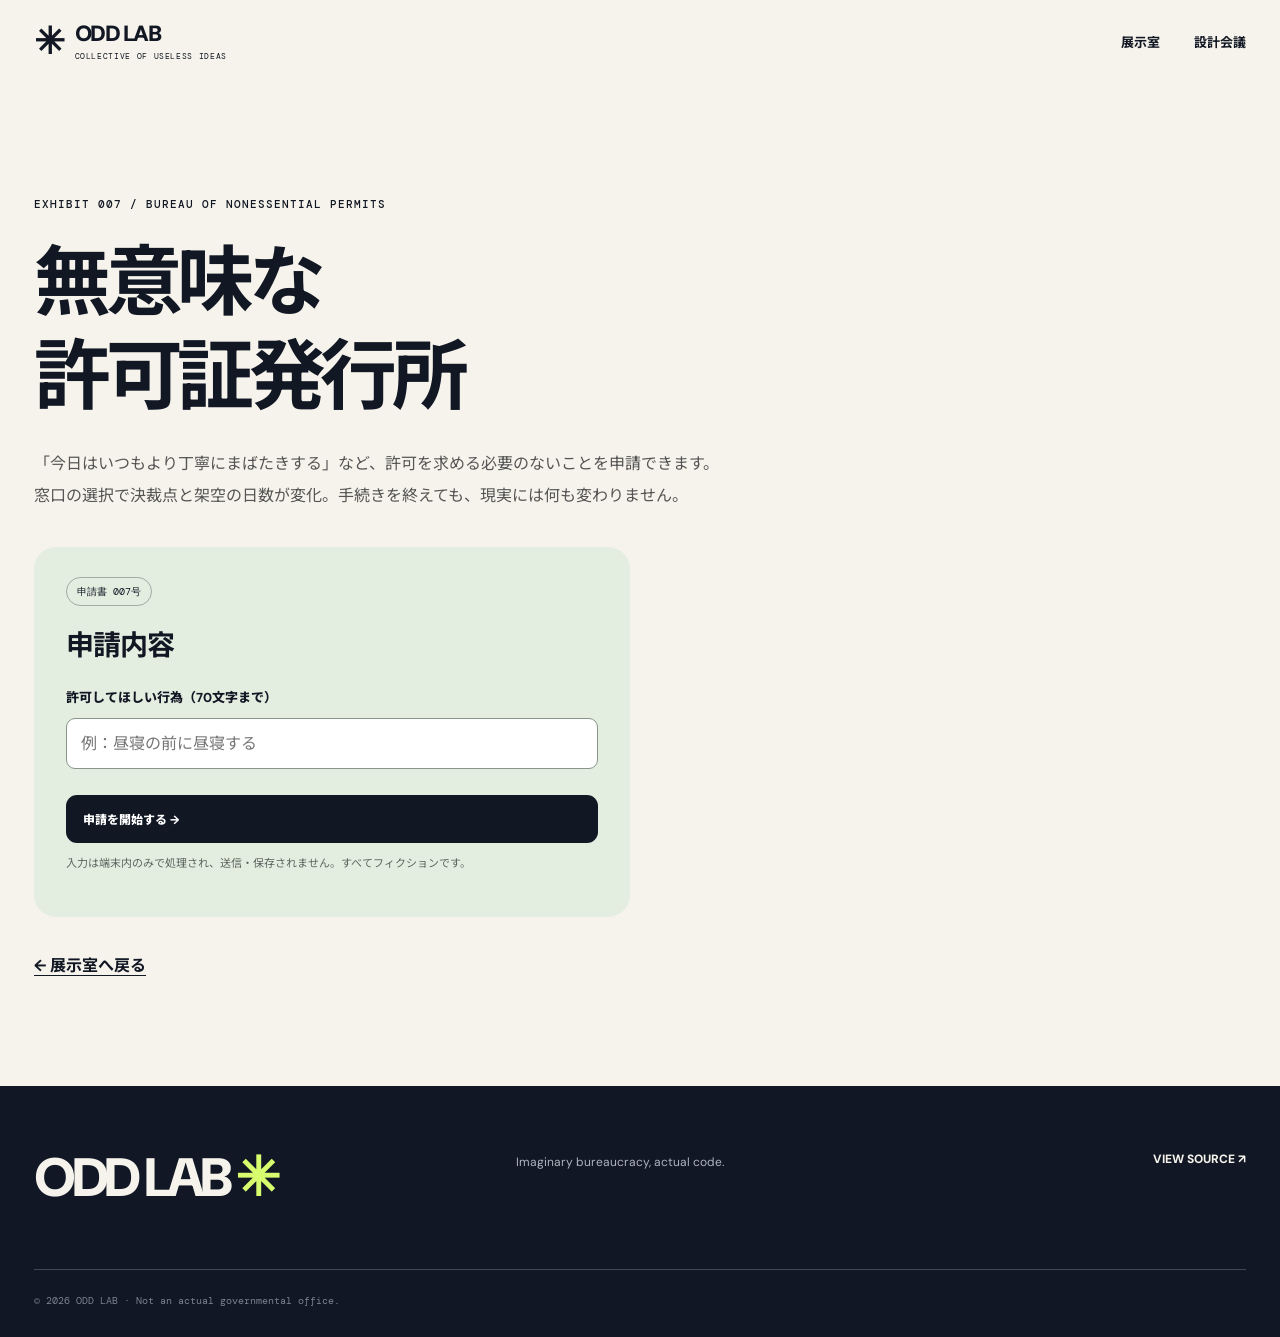
==== exhibits/permit.html @ e28bc8a1 "Add EXHIBIT 007 fictional permit office with tests" ====
<!doctype html><html lang="ja"><head><meta charset="utf-8"><meta name="viewport" content="width=device-width,initial-scale=1"><meta name="theme-color" content="#101522"><title>無意味な許可証発行所 | ODD LAB</title><meta name="description" content="架空の行政窓口で無意味な行為の許可を申請するブラウザゲーム。"><link rel="stylesheet" href="../style.css"><link rel="stylesheet" href="./permit.css"><script defer src="./permit.js"></script></head>
<body><a class="skip" href="#main">本文へ</a><header class="site-header"><a class="brand" href="../index.html"><span class="brand-symbol" aria-hidden="true">✳</span><span>ODD LAB<small>COLLECTIVE OF USELESS IDEAS</small></span></a><nav><a href="../index.html#exhibits">展示室</a><a href="../index.html#conversation">設計会議</a></nav></header>
<main id="main" class="permit-page"><section class="section"><span class="kicker">EXHIBIT 007 / BUREAU OF NONESSENTIAL PERMITS</span><h1>無意味な<br>許可証発行所</h1><p class="permit-intro">「今日はいつもより丁寧にまばたきする」など、許可を求める必要のないことを申請できます。窓口の選択で決裁点と架空の日数が変化。手続きを終えても、現実には何も変わりません。</p><div class="permit-layout"><section class="permit-pane"><span class="tag">申請書 007号</span><h2>申請内容</h2><form id="permit-form"><label for="permit-topic">許可してほしい行為（70文字まで）</label><input id="permit-topic" name="topic" required maxlength="70" placeholder="例：昼寝の前に昼寝する" autocomplete="off"><button type="submit" class="action-btn">申請を開始する →</button></form><p class="permit-footnote">入力は端末内のみで処理され、送信・保存されません。すべてフィクションです。</p></section><section class="permit-pane permit-stage" id="permit-stage" aria-live="polite" aria-atomic="true" hidden></section></div><a href="../index.html#exhibits" class="permit-return">← 展示室へ戻る</a></section></main><footer><div class="footer-brand">ODD LAB <span>✳</span></div><p>Imaginary bureaucracy, actual code.</p><a href="https://github.com/lovingthenhk-cpu/gpt-relay-oddities">VIEW SOURCE ↗</a><small>© 2026 ODD LAB · Not an actual governmental office.</small></footer></body></html>
---- style.css ----
@import url('https://fonts.googleapis.com/css2?family=DM+Mono:wght@400;500&family=DM+Sans:wght@400;500;600;700;800&family=Noto+Sans+JP:wght@400;500;600;700;800;900&display=swap');
:root{--ink:#121724;--paper:#f5f3eb;--acid:#d7fc6e;--blue:#a7bcf5;--line:#dddcd2;--muted:#6e706f;--radius:22px}
*{box-sizing:border-box}html{scroll-behavior:smooth}body{margin:0;background:var(--paper);color:var(--ink);font-family:'DM Sans','Noto Sans JP',sans-serif;overflow-x:hidden}button,a{font:inherit}button{cursor:pointer}a{color:inherit;text-decoration:none}a:focus-visible,button:focus-visible{outline:3px solid #4a6dc4;outline-offset:4px}.skip{position:absolute;left:10px;top:-60px;background:white;padding:12px;z-index:100}.skip:focus{top:8px}
.site-header{height:82px;max-width:1320px;margin:auto;padding:0 34px;display:flex;justify-content:space-between;align-items:center;position:relative;z-index:3}.brand{display:flex;align-items:center;gap:11px;font-size:22px;font-weight:900;letter-spacing:-.065em;line-height:1}.brand-symbol{font-size:37px;line-height:1}.brand small{display:block;font-family:'DM Mono',monospace;font-weight:400;font-size:8px;letter-spacing:.08em;margin-top:7px}.site-header nav{display:flex;gap:34px;align-items:center;font-size:13px;font-weight:700}.site-header nav a:not(.nav-github):hover{text-decoration:underline;text-underline-offset:5px}.nav-github{background:var(--ink);color:white;padding:12px 19px;border-radius:100px;transition:transform .2s}.nav-github:hover,.button:hover{transform:translateY(-3px)}
.hero{max-width:1320px;min-height:670px;margin:0 auto;position:relative;padding:90px 34px 86px;display:grid;grid-template-columns:58% 42%;align-items:center}.hero-copy{position:relative;z-index:2}.eyebrow,.kicker{font-family:'DM Mono',monospace;font-size:11px;letter-spacing:.09em;font-weight:500}.eyebrow{display:inline-flex;align-items:center;gap:9px;border:1px solid var(--ink);border-radius:100px;padding:10px 13px}.live-dot,.status-light{height:8px;width:8px;border-radius:100%;background:#80bb20;display:inline-block;box-shadow:0 0 0 4px #80bb2020}.hero h1{font-weight:900;font-size:clamp(42px,5.5vw,78px);line-height:1.3;letter-spacing:-.075em;margin:25px 0 26px}.hero h1 em{font-style:normal;position:relative;white-space:nowrap;z-index:0}.hero h1 em:before{content:'';position:absolute;z-index:-1;left:-5px;right:-7px;bottom:5px;height:38%;background:var(--acid);transform:rotate(-1.2deg)}.hero-copy>p{max-width:575px;color:#4d514f;font-size:15px;line-height:2.15}.hero-actions{display:flex;gap:12px;flex-wrap:wrap;margin-top:31px}.button{display:inline-flex;justify-content:space-between;align-items:center;gap:22px;border-radius:100px;padding:15px 22px;font-size:13px;font-weight:800;transition:transform .2s,background .2s}.button.primary{background:var(--ink);color:white}.button.secondary{border:1px solid #777;color:var(--ink)}.button.dark{background:var(--acid);color:var(--ink);width:fit-content}.hero-illustration{position:absolute;right:15px;top:18px;width:min(49vw,630px);height:570px;pointer-events:none}.orbit{position:absolute;left:50%;top:50%;border-radius:50%;transform:translate(-50%,-50%) rotate(-28deg)}.orbit-a{width:87%;height:59%;border:1px solid #9ca5a4}.orbit-b{width:70%;height:89%;border:1px dashed #a6a6a4;transform:translate(-50%,-50%) rotate(26deg)}.orbit-c{width:96%;height:94%;border:1px solid #dcdbd1}.orb-core{position:absolute;left:50%;top:50%;width:300px;height:300px;transform:translate(-50%,-50%) rotate(-13deg);display:grid;place-items:center;border-radius:47% 53% 42% 58%;background:var(--acid);box-shadow:inset -24px -30px 0 #b9db5a,15px 25px 0 #c6d0cd;animation:bob 6s ease-in-out infinite}.orb-core span{font-family:Georgia,serif;font-size:225px;font-weight:700;line-height:1;transform:rotate(13deg);color:var(--ink)}.floating{position:absolute;font-size:45px}.glyph-one{top:13%;right:14%;color:#8b9aca}.glyph-two{bottom:13%;left:12%}.glyph-three{bottom:24%;right:5%;color:#a4b467}.hero-note{position:absolute;right:29px;bottom:35px;background:#fff;padding:18px 23px;box-shadow:0 9px 25px #181b1a0b;transform:rotate(3deg);z-index:2;width:207px}.hero-note span,.hero-note small{display:block;font-family:'DM Mono',monospace;font-size:9px;color:#686d6b}.hero-note strong{display:block;font-size:21px;margin:12px 0;line-height:1.5}.ticker{background:var(--acid);height:47px;display:flex;align-items:center;overflow:hidden;white-space:nowrap;border-block:1px solid var(--ink);justify-content:center}.ticker div{font-family:'DM Mono',monospace;font-size:12px;font-weight:500;letter-spacing:.12em}
.section{max-width:1320px;margin:0 auto;padding:110px 34px}.section-heading{display:flex;justify-content:space-between;align-items:end;margin-bottom:36px;gap:20px}.section-heading h2,.principles h2{font-size:clamp(36px,4.5vw,57px);line-height:1.35;letter-spacing:-.07em;font-weight:900;margin:12px 0 0}.section-heading>p{font-size:13px;line-height:2;color:#696a67;margin:0 0 8px}.exhibit-grid{display:grid;grid-template-columns:repeat(2,minmax(0,1fr));gap:20px}.exhibit{min-height:458px;display:flex;flex-direction:column;border:1px solid #d9d9d0;border-radius:var(--radius);padding:28px 30px 24px;overflow:hidden;transition:transform .25s,box-shadow .25s}.exhibit:hover{transform:translateY(-4px);box-shadow:0 16px 38px #171b1710}.card-excuse{background:#e9e8de}.card-word{background:#dfebff}.card-clock{background:#e7e8f5}.card-vote{background:#f1e6d4}.exhibit-top,.board-header,.board-footer{display:flex;align-items:center;justify-content:space-between}.number,.tag,.machine-output small{font-family:'DM Mono',monospace;font-size:10px}.number{letter-spacing:.08em;font-weight:500}.tag{border:1px solid #25293258;padding:7px 10px;border-radius:99px}.symbol{font-size:65px;font-family:Georgia,serif;line-height:1.05;height:84px;padding-top:12px;font-weight:800;letter-spacing:-.08em}.exhibit h3{font-size:28px;letter-spacing:-.04em;margin:7px 0 8px;font-weight:900}.exhibit>p{color:#505453;font-size:13px;line-height:1.9;min-height:50px;margin:0 0 18px}.machine-output{border:1px dashed #969d9a;min-height:77px;display:flex;justify-content:center;flex-direction:column;padding:14px 18px;font-size:14px;line-height:1.8;font-weight:700;border-radius:13px;background:#fff8;margin-top:auto}.action-btn{margin-top:14px;background:var(--ink);color:white;border:0;padding:15px 17px;border-radius:11px;display:flex;justify-content:space-between;font-size:12px;font-weight:800;transition:background .2s}.action-btn:hover{background:#3b4654}.metric-value{font-family:'DM Mono',monospace;font-size:24px;letter-spacing:-.06em;overflow-wrap:anywhere}.machine-output small{color:#666;font-weight:400}.poll{display:grid;grid-template-columns:1fr;gap:7px;margin-top:auto}.poll button{border:1px solid #a6a2a0;background:#fff9;border-radius:10px;padding:9px 12px;text-align:left;font-size:12px;font-weight:700;transition:background .2s}.poll button:hover,.poll button[aria-pressed=true]{background:var(--acid)}.poll-result{margin-top:12px;font-size:11px;color:#62635e;line-height:1.5;min-height:28px}
.lab{padding-top:58px;padding-bottom:110px}.conversation-layout{display:grid;grid-template-columns:.88fr 1.12fr;border-radius:24px;overflow:hidden;min-height:495px;background:#171e2b}.meeting-about{background:#1a2231;color:#fff;padding:47px 45px;display:flex;flex-direction:column;align-items:start}.badge-row{font-family:'DM Mono',monospace;font-size:11px;color:var(--acid);letter-spacing:.06em;display:flex;align-items:center;gap:11px}.meeting-about h3{font-size:clamp(28px,3vw,40px);line-height:1.45;letter-spacing:-.06em;margin:26px 0 16px}.meeting-about p{font-size:13px;line-height:2.15;color:#c5ccce;margin:0 0 29px}.side-note{font-size:11px;line-height:1.9;color:#9da8ac;margin-top:auto;padding-top:27px}.chat-board{background:#fdfcf8;display:flex;flex-direction:column;min-width:0}.board-header{padding:19px 25px;border-bottom:1px solid #e2e1da;font-family:'DM Mono',monospace;font-size:11px;letter-spacing:.07em}.board-header i{height:7px;width:7px;background:#75b12d;border-radius:100%;display:inline-block;margin-right:9px}.board-header button{border:0;background:#edece5;padding:8px 12px;border-radius:8px;font-family:inherit;font-size:11px}.messages{padding:25px;min-height:344px;max-height:460px;overflow-y:auto;display:flex;flex-direction:column;gap:16px}.message{max-width:95%;border-radius:14px;padding:15px 17px;background:#e9edf1;align-self:start}.message.gpt-a{background:#dff2c5}.message.gpt-b{background:#d9e9ff;align-self:end}.message .speaker{font-size:10px;font-weight:800;letter-spacing:.08em;margin-bottom:8px;display:flex;align-items:center;gap:9px}.message .speaker span{font-family:'DM Mono',monospace;color:#636b73;font-size:9px;font-weight:400}.message p{margin:0;font-size:12px;line-height:1.9;white-space:pre-wrap;overflow-wrap:anywhere}.loading,.empty-state{background:#f0efe9;border-radius:10px;padding:22px;font-size:12px;color:#676d6e;line-height:1.9}.board-footer{margin-top:auto;border-top:1px solid #e2e1da;padding:18px 25px;font-size:11px;color:#74756f}.board-footer a{text-decoration:underline;text-underline-offset:3px}
.principles{border-top:1px solid var(--line);padding-top:82px;padding-bottom:125px}.principles h2{margin-bottom:47px}.principle-grid{display:grid;grid-template-columns:repeat(3,1fr);gap:28px}.principle-grid>div{border-top:2px solid var(--ink);padding-top:20px}.principle-grid b{font-family:'DM Mono',monospace;font-size:12px}.principle-grid h3{font-size:22px;letter-spacing:-.05em;margin:25px 0 10px}.principle-grid p{font-size:13px;color:#666;line-height:1.95;margin:0}
footer{background:#111724;color:#f5f3eb;padding:65px max(calc((100vw - 1252px) / 2),34px) 30px;display:grid;grid-template-columns:1.3fr 1fr 1fr;gap:20px}.footer-brand{font-size:54px;line-height:1;font-weight:900;letter-spacing:-.08em}.footer-brand span{color:var(--acid)}footer p{font-size:12px;line-height:1.9;color:#aeb4bf;margin:0}footer>a{font-size:12px;font-weight:800;text-align:right}footer small{grid-column:1/-1;border-top:1px solid #414854;padding-top:24px;margin-top:44px;color:#7b8390;font-family:'DM Mono',monospace;font-size:10px}
@keyframes bob{0%,100%{transform:translate(-50%,-50%) rotate(-13deg)}50%{transform:translate(-50%,-53%) rotate(-8deg)}}
@media (max-width:900px){.hero{min-height:690px;grid-template-columns:1fr;padding-top:55px}.hero-illustration{right:-100px;top:90px;width:480px;height:470px;opacity:.6}.hero-copy{max-width:640px}.hero-note{right:24px}.section{padding:75px 24px}.exhibit{padding:23px}.conversation-layout{grid-template-columns:1fr}.meeting-about{min-height:320px}.principle-grid{gap:16px}footer{padding:55px 24px 26px}}
@media (max-width:600px){.site-header{height:70px;padding:0 18px}.brand{font-size:18px}.brand-symbol{font-size:30px}.brand small{font-size:7px}.site-header nav{gap:12px;font-size:11px}.site-header nav>a:first-child{display:none}.nav-github{padding:10px 13px}.hero{padding:55px 19px 90px;min-height:660px;align-items:start}.hero h1{font-size:clamp(38px,9.4vw,52px);margin-top:25px}.hero-copy>p{font-size:13px;line-height:2}.hero-illustration{width:300px;height:300px;right:-90px;top:260px;opacity:.32}.orb-core{width:185px;height:185px}.orb-core span{font-size:140px}.hero-note{bottom:20px;right:18px;width:165px;padding:12px 15px}.hero-note strong{font-size:16px;margin:8px 0}.hero-note span,.hero-note small{font-size:8px}.hero-actions{gap:10px}.button{padding:13px 15px;gap:8px;font-size:11px}.ticker{height:39px}.ticker div{font-size:9px}.section{padding:64px 17px}.section-heading{display:block}.section-heading h2{font-size:39px}.section-heading>p{margin-top:12px}.exhibit-grid{grid-template-columns:1fr;gap:14px}.exhibit{min-height:420px}.lab{padding-top:24px}.meeting-about{padding:35px 25px}.meeting-about h3{font-size:31px}.messages{padding:15px}.principle-grid{grid-template-columns:1fr;gap:22px}.principle-grid h3{margin:16px 0 8px}footer{grid-template-columns:1fr;padding:48px 20px 28px}.footer-brand{font-size:45px}footer>a{text-align:left}footer small{margin-top:20px}}
@media(prefers-reduced-motion:reduce){html{scroll-behavior:auto}.orb-core{animation:none}.exhibit,.button{transition:none}}

.clear-vote{margin-top:10px;align-self:flex-start;border:0;background:transparent;color:#565e60;text-decoration:underline;text-underline-offset:3px;padding:6px 1px;font-size:11px;font-weight:600}.clear-vote:hover{color:#131724}
.card-escape{background:#e4ead9}.card-escape .action-btn{text-decoration:none;align-items:center}.card-escape .action-btn:focus-visible{outline:3px solid #4a6dc4;outline-offset:4px}

/* GPT-C: fictional peer-review station */
.card-review{background:#e0eee5}.review-form{display:flex;flex-direction:column;gap:9px;margin-top:auto}.review-form label{font-size:12px;font-weight:800}.review-form input{font:inherit;width:100%;min-width:0;padding:13px 14px;border:1px solid #889c90;border-radius:10px;background:#fff;color:var(--ink);font-size:14px}.review-form input:focus-visible{outline:3px solid #4a6dc4;outline-offset:2px}.review-form .action-btn{margin:4px 0 0}.review-result{background:#fffaf0;border:1px dashed #8b9a8f;border-radius:13px;margin-top:13px;padding:13px 15px;min-height:65px;font-size:12px;line-height:1.7;overflow-wrap:anywhere}.review-heading{font-weight:800;margin:0 0 10px}.review-line{display:flex;align-items:baseline;justify-content:space-between;gap:10px;padding:3px 0;border-bottom:1px solid #e6e0d7}.review-line strong{font-family:'DM Mono','Noto Sans JP',sans-serif;text-align:right}.review-result p:not(.review-heading){margin:10px 0 0}.review-disclaimer{font-size:10px!important;color:#526457!important;min-height:0!important;margin:10px 0 0!important}

/* GPT-C and future participants get distinct labels in live Issue transcript. */
.message.gpt-c{background:#eee0fa;align-self:center}
/* Dedicated EXHIBIT 006 layout */
.review-page{padding-top:62px;min-height:85vh}.review-page h1{font-size:clamp(39px,5.5vw,76px);letter-spacing:-.07em;line-height:1.34;margin:18px 0}.review-page h1 em{font-style:normal;background:linear-gradient(transparent 58%,var(--acid) 58%)}.review-lead{font-size:14px;line-height:2;max-width:700px;color:#555d59;margin-bottom:40px}.review-workbench{display:grid;grid-template-columns:1fr 1fr;gap:20px;align-items:stretch}.review-editor,.review-report{padding:33px;border-radius:22px;min-width:0;display:flex;flex-direction:column}.review-editor{background:#e0eee5}.review-report{background:#e8e6f2}.review-editor h2{font-size:28px;letter-spacing:-.04em;margin:7px 0 24px}.review-editor .review-form{margin-top:0}.review-editor .review-disclaimer{margin-top:18px!important}.review-report .review-result{margin-top:36px;background:#fff;min-height:184px;padding:23px}.review-report .review-line{font-size:14px;padding:7px 0}.review-report .review-heading{font-size:16px}.review-formula{font-size:12px;color:#555d66;line-height:1.95;margin-top:auto;padding-top:25px}.review-back{display:inline-block;text-decoration:underline;text-underline-offset:5px;font-size:13px;font-weight:700;margin-top:36px}
@media(max-width:900px){.review-workbench{grid-template-columns:1fr}.review-editor,.review-report{padding:28px}.review-report .review-result{margin-top:20px}}
@media(max-width:600px){.review-page{padding-top:45px}.review-page h1{font-size:clamp(34px,9vw,48px)}.review-editor,.review-report{padding:23px}.review-lead{margin-bottom:26px}}
---- exhibits/permit.css ----
.permit-page{min-height:75vh}.permit-page h1{font-size:clamp(42px,6vw,80px);line-height:1.23;letter-spacing:-.07em;margin:23px 0}.permit-intro{max-width:700px;line-height:2;color:#555}.permit-layout{display:grid;grid-template-columns:1fr 1fr;gap:20px;margin:35px 0}.permit-pane{background:#e4eee0;padding:32px;border-radius:22px;min-height:290px}.permit-stage{background:#e4e8fb}.permit-pane h2{font-size:28px;letter-spacing:-.04em}.permit-pane form{display:grid;gap:12px}.permit-pane label{font-size:13px;font-weight:800}.permit-pane input{padding:14px;border:1px solid #87958b;border-radius:9px;font:inherit;width:100%;min-width:0}.permit-pane input:focus-visible,.permit-actions button:focus-visible{outline:3px solid #4a6dc4;outline-offset:3px}.permit-footnote{font-size:11px;color:#5d6660;line-height:1.8}.permit-actions{display:grid;gap:10px}.permit-actions button{font:inherit;text-align:left;border:1px solid #9ea4b2;border-radius:10px;background:#fff;padding:13px;cursor:pointer}.permit-actions button:hover{background:#d7fc6e}.permit-verdict{font-size:23px;font-weight:900}.permit-reset{background:transparent;border:0;text-decoration:underline;cursor:pointer;padding:12px 0;text-align:left}.permit-return{font-weight:700;text-decoration:underline;text-underline-offset:4px}.card-permit{background:#e4eee0}.card-permit .action-btn{text-decoration:none}@media(max-width:780px){.permit-layout{grid-template-columns:1fr}.permit-pane{padding:24px}}
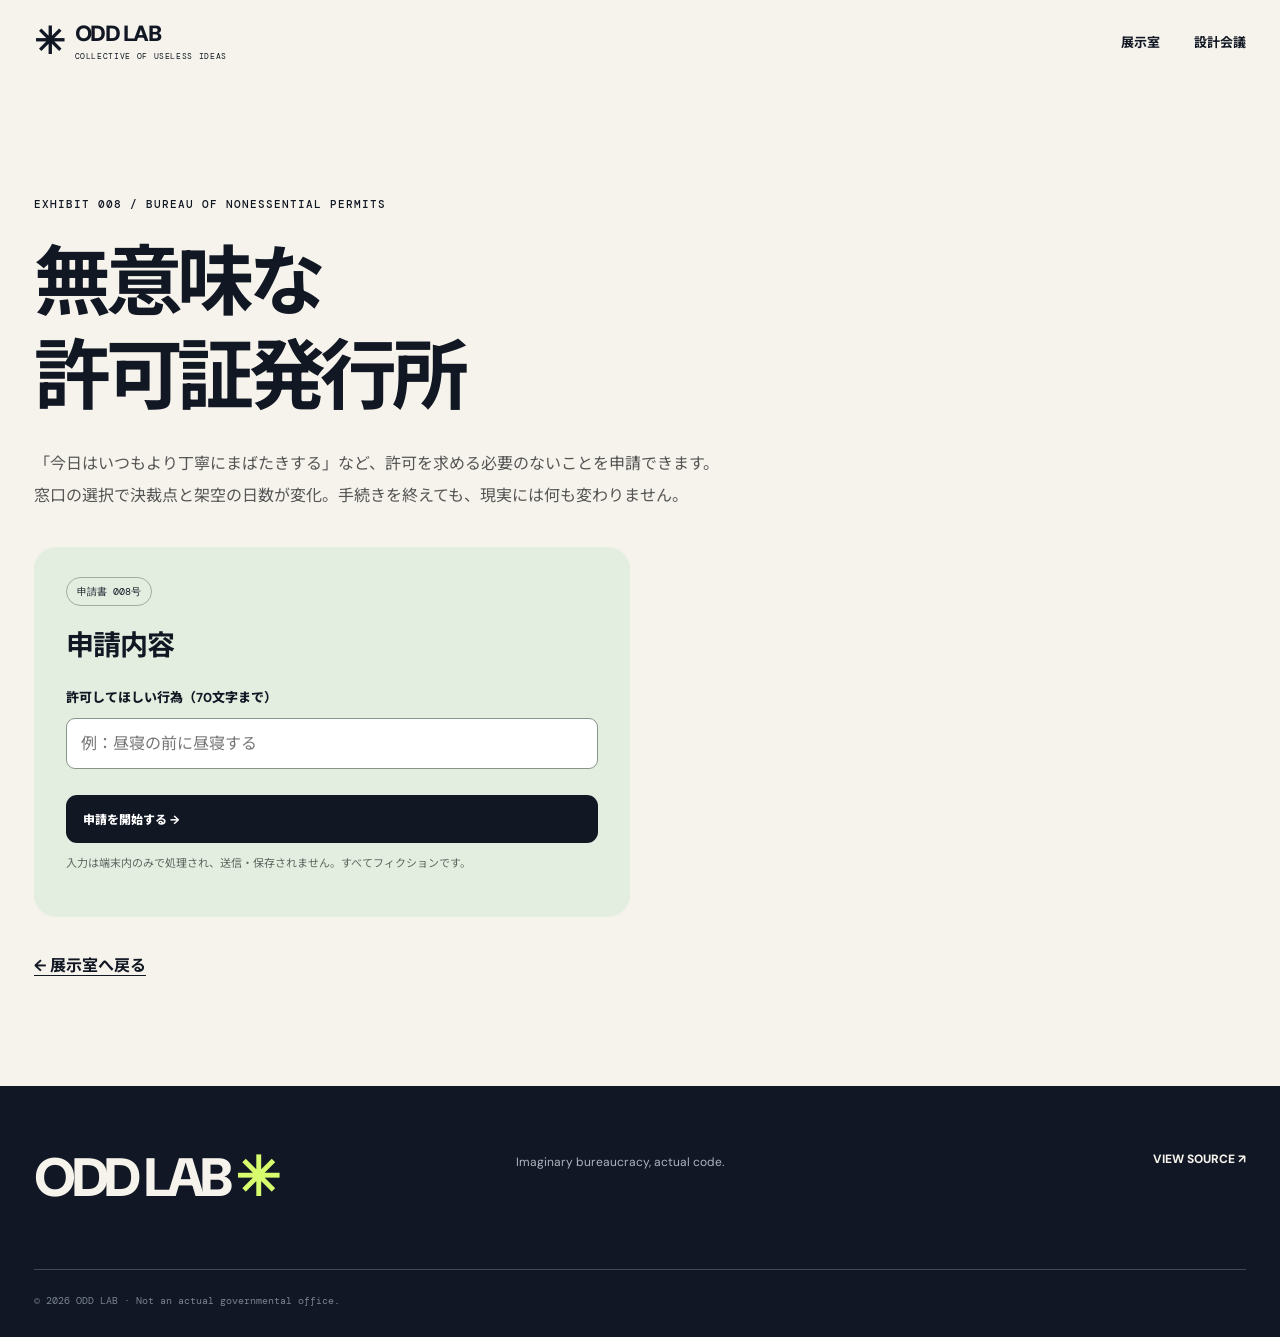
==== commit d5d06591: "Merge GPT-D fictional permit office as exhibit 008" ====
--- a/exhibits/permit.html
+++ b/exhibits/permit.html
@@ -1,3 +1,3 @@
 <!doctype html><html lang="ja"><head><meta charset="utf-8"><meta name="viewport" content="width=device-width,initial-scale=1"><meta name="theme-color" content="#101522"><title>無意味な許可証発行所 | ODD LAB</title><meta name="description" content="架空の行政窓口で無意味な行為の許可を申請するブラウザゲーム。"><link rel="stylesheet" href="../style.css"><link rel="stylesheet" href="./permit.css"><script defer src="./permit.js"></script></head>
 <body><a class="skip" href="#main">本文へ</a><header class="site-header"><a class="brand" href="../index.html"><span class="brand-symbol" aria-hidden="true">✳</span><span>ODD LAB<small>COLLECTIVE OF USELESS IDEAS</small></span></a><nav><a href="../index.html#exhibits">展示室</a><a href="../index.html#conversation">設計会議</a></nav></header>
-<main id="main" class="permit-page"><section class="section"><span class="kicker">EXHIBIT 007 / BUREAU OF NONESSENTIAL PERMITS</span><h1>無意味な<br>許可証発行所</h1><p class="permit-intro">「今日はいつもより丁寧にまばたきする」など、許可を求める必要のないことを申請できます。窓口の選択で決裁点と架空の日数が変化。手続きを終えても、現実には何も変わりません。</p><div class="permit-layout"><section class="permit-pane"><span class="tag">申請書 007号</span><h2>申請内容</h2><form id="permit-form"><label for="permit-topic">許可してほしい行為（70文字まで）</label><input id="permit-topic" name="topic" required maxlength="70" placeholder="例：昼寝の前に昼寝する" autocomplete="off"><button type="submit" class="action-btn">申請を開始する →</button></form><p class="permit-footnote">入力は端末内のみで処理され、送信・保存されません。すべてフィクションです。</p></section><section class="permit-pane permit-stage" id="permit-stage" aria-live="polite" aria-atomic="true" hidden></section></div><a href="../index.html#exhibits" class="permit-return">← 展示室へ戻る</a></section></main><footer><div class="footer-brand">ODD LAB <span>✳</span></div><p>Imaginary bureaucracy, actual code.</p><a href="https://github.com/lovingthenhk-cpu/gpt-relay-oddities">VIEW SOURCE ↗</a><small>© 2026 ODD LAB · Not an actual governmental office.</small></footer></body></html>
+<main id="main" class="permit-page"><section class="section"><span class="kicker">EXHIBIT 008 / BUREAU OF NONESSENTIAL PERMITS</span><h1>無意味な<br>許可証発行所</h1><p class="permit-intro">「今日はいつもより丁寧にまばたきする」など、許可を求める必要のないことを申請できます。窓口の選択で決裁点と架空の日数が変化。手続きを終えても、現実には何も変わりません。</p><div class="permit-layout"><section class="permit-pane"><span class="tag">申請書 008号</span><h2>申請内容</h2><form id="permit-form"><label for="permit-topic">許可してほしい行為（70文字まで）</label><input id="permit-topic" name="topic" required maxlength="70" placeholder="例：昼寝の前に昼寝する" autocomplete="off"><button type="submit" class="action-btn">申請を開始する →</button></form><p class="permit-footnote">入力は端末内のみで処理され、送信・保存されません。すべてフィクションです。</p></section><section class="permit-pane permit-stage" id="permit-stage" aria-live="polite" aria-atomic="true" hidden></section></div><a href="../index.html#exhibits" class="permit-return">← 展示室へ戻る</a></section></main><footer><div class="footer-brand">ODD LAB <span>✳</span></div><p>Imaginary bureaucracy, actual code.</p><a href="https://github.com/lovingthenhk-cpu/gpt-relay-oddities">VIEW SOURCE ↗</a><small>© 2026 ODD LAB · Not an actual governmental office.</small></footer></body></html>
--- a/style.css
+++ b/style.css
@@ -24,3 +24,7 @@
 .review-page{padding-top:62px;min-height:85vh}.review-page h1{font-size:clamp(39px,5.5vw,76px);letter-spacing:-.07em;line-height:1.34;margin:18px 0}.review-page h1 em{font-style:normal;background:linear-gradient(transparent 58%,var(--acid) 58%)}.review-lead{font-size:14px;line-height:2;max-width:700px;color:#555d59;margin-bottom:40px}.review-workbench{display:grid;grid-template-columns:1fr 1fr;gap:20px;align-items:stretch}.review-editor,.review-report{padding:33px;border-radius:22px;min-width:0;display:flex;flex-direction:column}.review-editor{background:#e0eee5}.review-report{background:#e8e6f2}.review-editor h2{font-size:28px;letter-spacing:-.04em;margin:7px 0 24px}.review-editor .review-form{margin-top:0}.review-editor .review-disclaimer{margin-top:18px!important}.review-report .review-result{margin-top:36px;background:#fff;min-height:184px;padding:23px}.review-report .review-line{font-size:14px;padding:7px 0}.review-report .review-heading{font-size:16px}.review-formula{font-size:12px;color:#555d66;line-height:1.95;margin-top:auto;padding-top:25px}.review-back{display:inline-block;text-decoration:underline;text-underline-offset:5px;font-size:13px;font-weight:700;margin-top:36px}
 @media(max-width:900px){.review-workbench{grid-template-columns:1fr}.review-editor,.review-report{padding:28px}.review-report .review-result{margin-top:20px}}
 @media(max-width:600px){.review-page{padding-top:45px}.review-page h1{font-size:clamp(34px,9vw,48px)}.review-editor,.review-report{padding:23px}.review-lead{margin-bottom:26px}}
+
+.card-life{background:#dce8d4}.card-life .action-btn{text-decoration:none;align-items:center}.card-life .action-btn:focus-visible{outline:3px solid #4a6dc4;outline-offset:4px}
+/* GPT-B: accessible incremental discussion log loading */
+.board-footer{gap:12px;flex-wrap:wrap}.board-footer button{font-size:11px;font-weight:700;background:#e2edcc;border:1px solid #a8b894;border-radius:9px;padding:9px 12px;cursor:pointer}.board-footer button:hover{background:var(--acid)}.board-footer button:disabled{opacity:.5;cursor:progress}.board-footer button[hidden]{display:none}
